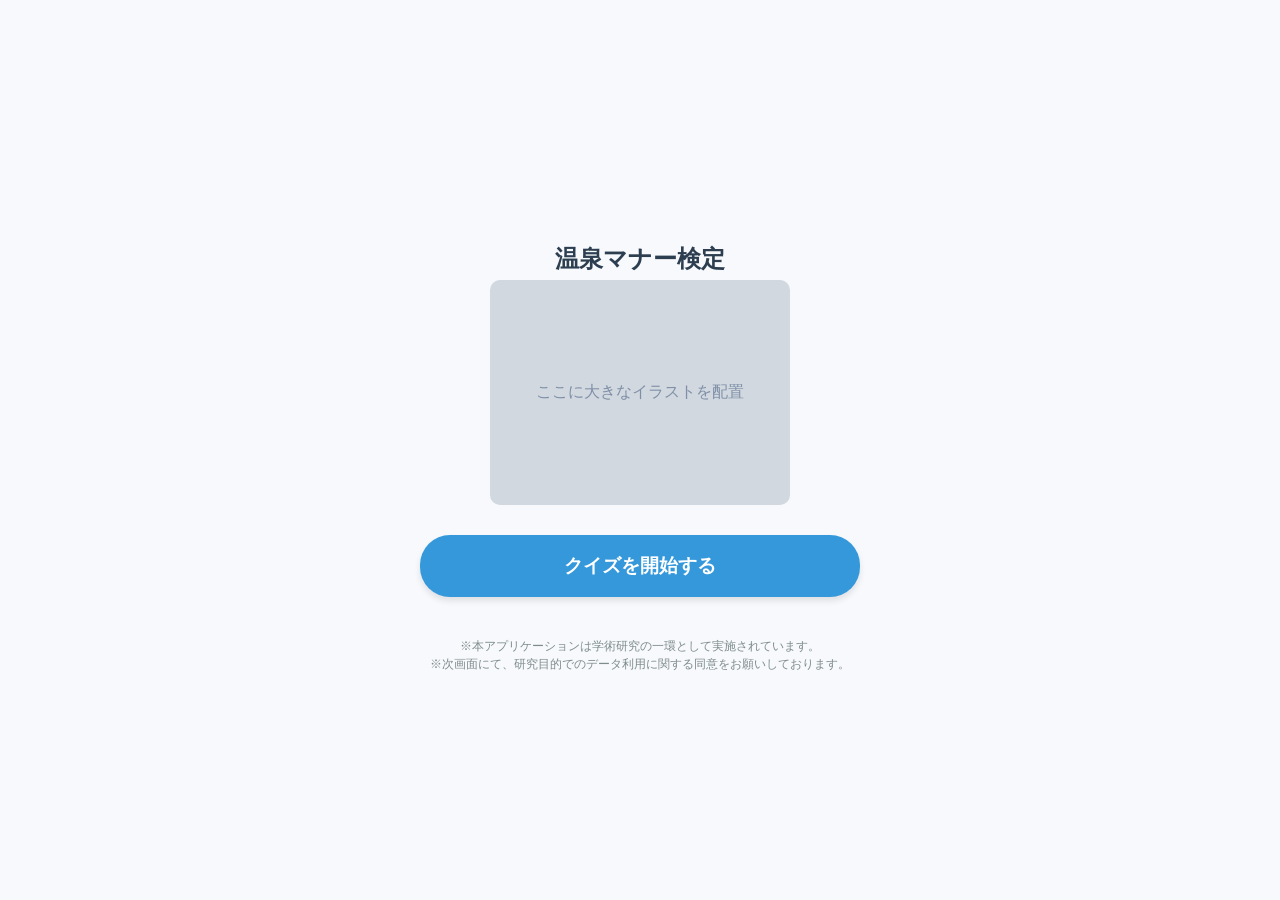
==== index.html @ 9d93ffe7 "Add files via upload" ====
<!DOCTYPE html>
<html lang="ja">
<head>
    <meta charset="UTF-8">
    <meta name="viewport" content="width=device-width, initial-scale=1.0">
    <title>温泉マナー学習アプリ</title>
    <link rel="stylesheet" href="css/style.css" type="text/css">
</head>
<body>
    <div class="container">
        <h1>温泉マナー検定</h1>
        <div class="hero-image">
            ここに大きなイラストを配置<br>
        </div>
        <a href="screen2.html" class="start-btn">クイズを開始する</a>
        <div id="completed-msg" style="display: none; color: #e74c3c; font-weight: bold; margin-top: 20px; background: #fce4e4; padding: 15px; border-radius: 8px;">
            すでに回答済みです。<br>ご協力ありがとうございました。
        </div>
        <div class="footer-notes">
            ※本アプリケーションは学術研究の一環として実施されています。<br>
            ※次画面にて、研究目的でのデータ利用に関する同意をお願いしております。
        </div>
    </div>
    <script src="js/script.js"></script>
</body>
</html>
---- css/style.css ----
body {
            font-family: 'Helvetica Neue', Arial, 'Hiragino Kaku Gothic ProN', 'Hiragino Sans', Meiryo, sans-serif;
            margin: 0;
            padding: 0;
            background-color: #f7f9fc;
            color: #333;
            display: flex;
            flex-direction: column;
            min-height: 100vh;
            align-items: center;
        }

        .container {
            width: 100%;
            max-width: 480px;
            padding: 20px;
            box-sizing: border-box;
            text-align: center;
            flex-grow: 1;
            display: flex;
            flex-direction: column;
            justify-content: center;
        }

        h1 {
            font-size: 1.5rem;
            color: #2c3e50;
            margin-bottom: 5px;
        }
        .catchphrase {
            font-size: 1rem;
            color: #e74c3c;
            font-weight: bold;
            margin-bottom: 20px;
        }

        .hero-image {
            width: 100%;
            max-width: 300px;
            height: auto;
            margin: 0 auto 30px auto;
            border-radius: 10px;
            background-color: #d1d8e0;
            aspect-ratio: 4 / 3;
            display: flex;
            align-items: center;
            justify-content: center;
            color: #7f8fa6;
        }

        /* 開始ボタン */
        .start-btn {
            display: block;
            width: 100%;
            padding: 18px 0;
            font-size: 1.2rem;
            font-weight: bold;
            color: #fff;
            background-color: #3498db;
            border: none;
            border-radius: 30px;
            text-decoration: none;
            box-shadow: 0 4px 6px rgba(0,0,0,0.1);
            transition: background-color 0.3s, transform 0.1s;
            cursor: pointer;
        }
        .start-btn:active {
            background-color: #2980b9;
            transform: translateY(2px);
            box-shadow: 0 2px 3px rgba(0,0,0,0.1);
        }

        .footer-notes {
            margin-top: 40px;
            font-size: 0.75rem;
            color: #7f8c8d;
            line-height: 1.5;
        }

        h2 {
            font-size: 1.2rem;
            color: #2c3e50;
            text-align: center;
            border-bottom: 2px solid #3498db;
            padding-bottom: 10px;
            margin-bottom: 25px;
        }
        .form-group {
            margin-bottom: 20px;
            text-align: left;
        }
        label {
            display: block;
            font-weight: bold;
            margin-bottom: 8px;
            font-size: 0.9rem;
            color: #34495e;
        }
        select, input[type="text"] {
            width: 100%;
            padding: 12px;
            border: 1px solid #bdc3c7;
            border-radius: 6px;
            font-size: 1rem;
            box-sizing: border-box;
        }
        .note {
            font-size: 0.75rem;
            color: #7f8c8d;
            margin-top: 5px;
        }
        .consent-box {
            background: #f9fbfd;
            border: 1px solid #e1e8ed;
            padding: 15px;
            border-radius: 6px;
            margin-bottom: 25px;
            font-size: 0.85rem;
            text-align: left;
        }
        .consent-label {
            display: flex;
            align-items: flex-start;
            gap: 10px;
            font-weight: normal;
            cursor: pointer;
            color: #2c3e50;
            margin: 0;
        }
        input[type="checkbox"] {
            margin-top: 3px;

            transform: scale(1.2);
        }
        .submit-btn {
            width: 100%;
            padding: 15px;
            font-size: 1.1rem;
            font-weight: bold;
            color: #fff;
            background-color: #bdc3c7;
            border: none;
            border-radius: 30px;
            transition: 0.3s;
            cursor: not-allowed
        }
        /* 全ての入力が完了した時にJavaScriptでこのクラスを付与する。 */
        .submit-btn.active {
            background-color: #3498db;
            cursor: pointer;
        }
        .submit-btn.active:active {
            background-color: #2980b9;
            transform: translateY(2px);
        }

    .progress {
        font-size: 0.9rem;
        color: #7f8c8d;
        margin-bottom: 15px;
        font-weight: bold;
    }
    .question-text {
        font-size: 1.2rem;
        color: #2c3e50;
        font-weight: bold;
        margin-bottom: 30px;
        line-height: 1.5;
        text-align: left;
    }

    #quiz-area { display: block; }

    .btn-group {
        display: flex;
        gap: 15px;
        justify-content: center;
        margin-top: 20px;
    }

    .answer-btn {
        flex: 1;
        padding: 20px;
        font-size: 2rem;
        font-weight: bold;
        color: #fff;
        border: none;
        border-radius: 10px;
        cursor: pointer;
        transition: 0.2s;
    }

    .btn-maru { background-color: #e74c3c; }

    .btn-batsu { background-color: #3498db; }

    .answer-btn:active {
        transform: scale(0.95);
    }

    #explanation-area { display: none; }
    .result-mark {
        font-size: 4rem;
        margin: -10px 0 10px 0;
    }

    .correct-color {
        color: #27ae60;
    }

    .incorrect-color {
        color: #c0392b;
    }

    .explanation-text {
        text-align: left;
        font-size: 1rem;
        color: #34495e;
        line-height: 1.6;
        background: #fdf2e9;
        border-left: 5px solid #e67e22;
        padding: 15px;
        margin-bottom: 25px;
        border-radius: 4px;
    }

    .next-btn {
        width: 100%;
        padding: 15px;
        font-size: 1.1rem;
        font-weight: bold;
        color: #fff;
        background-color: #2c3e50;
        border: none;
        border-radius: 30px;
        cursor: pointer;
        transition: 0.3s;
    }

    .next-btn:active {
        background-color: #1a252f;
        transform: translateY(2px);
    }
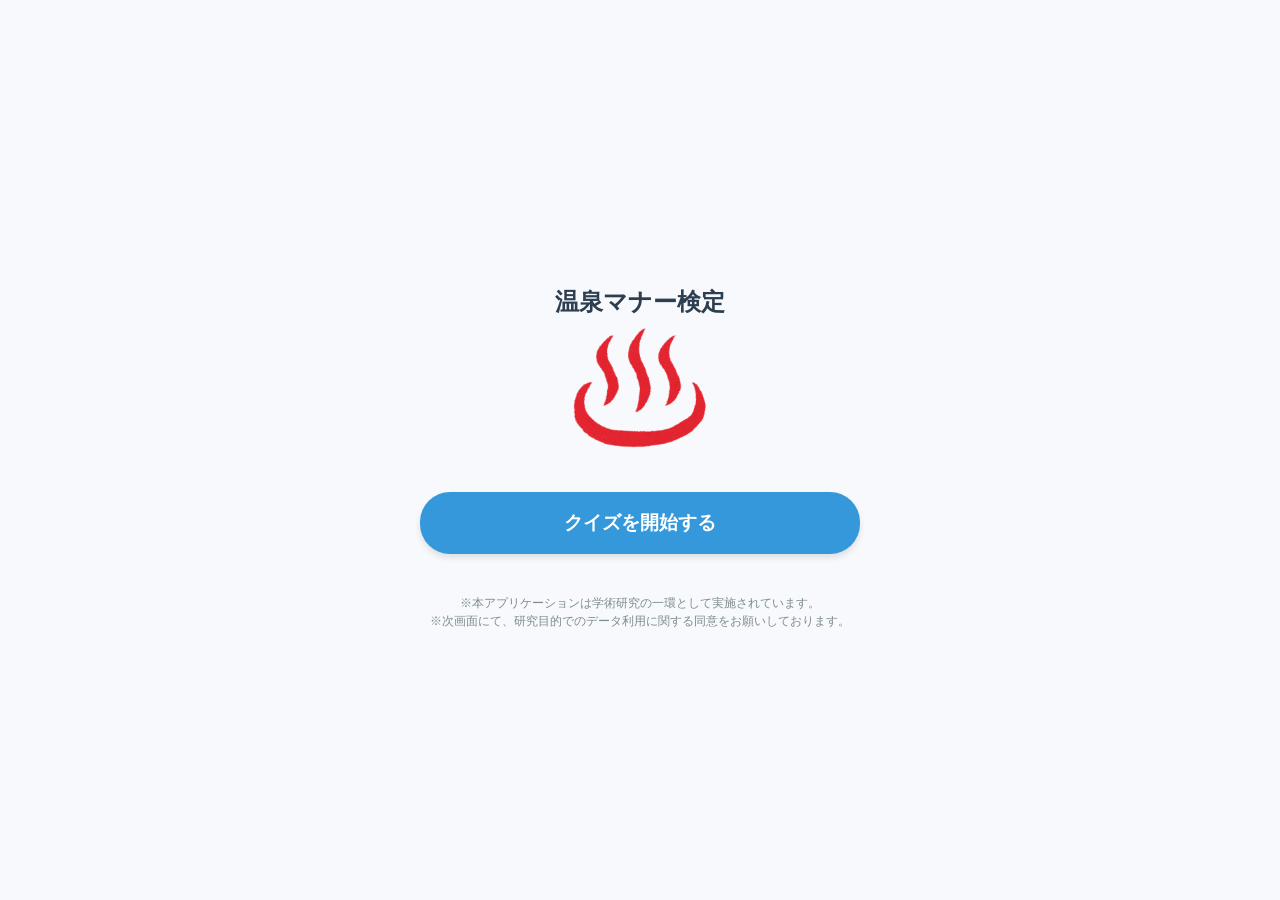
==== commit fa5dfff8: "Add files via upload" ====
--- a/index.html
+++ b/index.html
@@ -10,8 +10,7 @@
     <div class="container">
         <h1>温泉マナー検定</h1>
         <div class="hero-image">
-            ここに大きなイラストを配置<br>
-        </div>
+            <img src="images/mark_onsen.png" alt="温泉マーク"> </div>
         <a href="screen2.html" class="start-btn">クイズを開始する</a>
         <div id="completed-msg" style="display: none; color: #e74c3c; font-weight: bold; margin-top: 20px; background: #fce4e4; padding: 15px; border-radius: 8px;">
             すでに回答済みです。<br>ご協力ありがとうございました。
--- a/css/style.css
+++ b/css/style.css
@@ -36,19 +36,19 @@
 
         .hero-image {
             width: 100%;
-            max-width: 300px;
-            height: auto;
             margin: 0 auto 30px auto;
-            border-radius: 10px;
-            background-color: #d1d8e0;
-            aspect-ratio: 4 / 3;
+            background-color: transparent;
             display: flex;
             align-items: center;
             justify-content: center;
-            color: #7f8fa6;
-        }
-
-        /* 開始ボタン */
+        }
+
+        .hero-image img {
+            width: 140px;
+            height: auto;
+            display: block;
+        }
+
         .start-btn {
             display: block;
             width: 100%;
